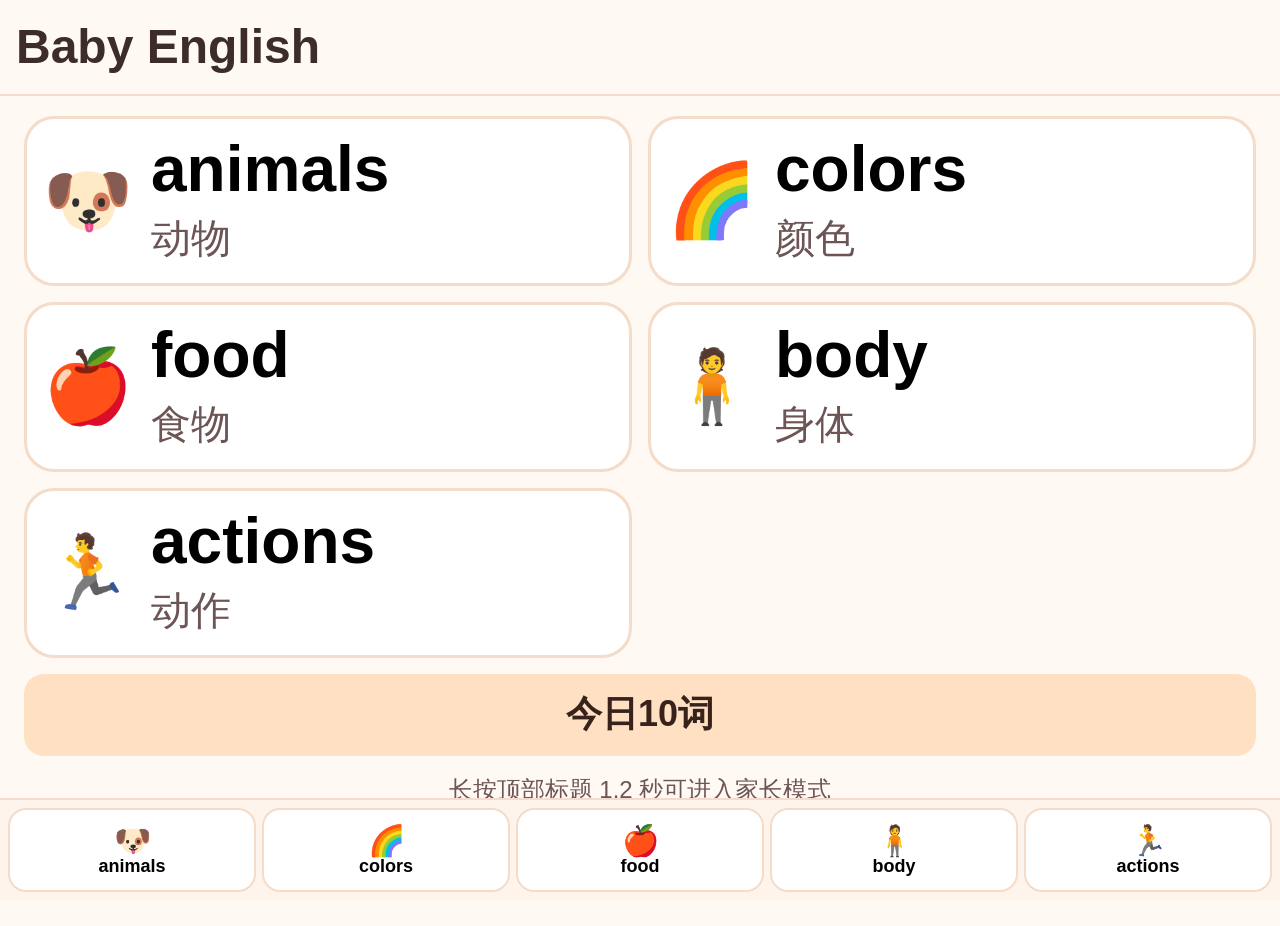
==== index.html @ f42ab344 "init baby english app Co-authored-by: Cursor <cursoragent@cursor.com>" ====
<!doctype html>
<html lang="zh-CN">
  <head>
    <meta charset="UTF-8" />
    <meta name="viewport" content="width=device-width, initial-scale=1, viewport-fit=cover" />
    <meta name="theme-color" content="#fff4ec" />
    <title>Baby English</title>
    <link rel="manifest" href="manifest.webmanifest" />
    <link rel="stylesheet" href="styles.css" />
  </head>
  <body>
    <div class="app">
      <header class="top-bar">
        <button id="backBtn" class="big-btn back-btn hidden" aria-label="返回主页">← 主页</button>
        <h1 id="pageTitle">Baby English</h1>
      </header>

      <main id="mainContent">
        <section id="homeView" class="view"></section>
        <section id="categoryView" class="view hidden">
          <div id="wordGrid" class="word-grid"></div>
          <button id="autoPlayBtn" class="big-btn auto-play-btn">自动轮播</button>
          <button id="replayBtn" class="big-btn replay-btn hidden">再次播放</button>
        </section>
      </main>

      <nav id="bottomTabs" class="bottom-tabs"></nav>
    </div>

    <div id="parentModal" class="modal hidden" role="dialog" aria-modal="true" aria-label="家长模式">
      <div class="modal-card">
        <h2>家长模式</h2>
        <label class="setting-item">
          <span>慢速发音（推荐）</span>
          <input id="slowModeToggle" type="checkbox" />
        </label>
        <label class="setting-item">
          <span>自动轮播词数：<b id="wordCountValue">4</b></span>
          <input id="wordCountInput" type="range" min="3" max="6" step="1" value="4" />
        </label>
        <label class="setting-item">
          <span>轮播间隔：<b id="delayValue">2.2</b> 秒</span>
          <input id="delayInput" type="range" min="1.5" max="4" step="0.1" value="2.2" />
        </label>
        <button id="closeParentModalBtn" class="big-btn close-modal-btn">完成</button>
      </div>
    </div>

    <script src="app.js"></script>
  </body>
</html>
---- styles.css ----
:root {
  --bg: #fff9f4;
  --card: #ffffff;
  --card-alt: #fff2e7;
  --ink: #3d2c2c;
  --ink-soft: #6e5555;
  --primary: #ffb57a;
  --primary-dark: #f49b55;
  --border: #f4dcc9;
}

* {
  box-sizing: border-box;
  -webkit-tap-highlight-color: transparent;
}

html,
body {
  margin: 0;
  background: var(--bg);
  color: var(--ink);
  font-family: "Arial Rounded MT Bold", "PingFang SC", "Microsoft YaHei", sans-serif;
}

body {
  min-height: 100svh;
}

.app {
  min-height: 100svh;
  display: flex;
  flex-direction: column;
}

.top-bar {
  position: sticky;
  top: 0;
  z-index: 5;
  padding: 18px 16px;
  background: rgba(255, 249, 244, 0.95);
  border-bottom: 2px solid var(--border);
  display: flex;
  align-items: center;
  gap: 14px;
}

h1 {
  margin: 0;
  font-size: clamp(30px, 6vw, 48px);
  line-height: 1.2;
}

.view {
  padding: 20px 14px 120px;
}

.hidden {
  display: none !important;
}

.big-btn {
  border: none;
  border-radius: 20px;
  background: var(--primary);
  color: #38231c;
  font-size: clamp(26px, 4.2vw, 36px);
  min-height: 82px;
  min-width: 128px;
  padding: 14px 20px;
  font-weight: 700;
}

.big-btn:active {
  transform: scale(0.98);
  background: var(--primary-dark);
}

.card-grid {
  display: grid;
  grid-template-columns: repeat(1, minmax(0, 1fr));
  gap: 16px;
}

.parent-mode-tip {
  margin: 18px 4px 0;
  font-size: clamp(18px, 3.6vw, 24px);
  color: var(--ink-soft);
  text-align: center;
}

.daily-btn {
  width: 100%;
  margin-top: 16px;
  background: #ffe0c2;
}

.category-card {
  border: 3px solid var(--border);
  border-radius: 30px;
  background: var(--card);
  min-height: 170px;
  padding: 16px;
  width: 100%;
  display: flex;
  align-items: center;
  gap: 18px;
  text-align: left;
}

.category-emoji {
  font-size: 72px;
}

.category-labels strong {
  display: block;
  font-size: clamp(48px, 9vw, 64px);
  line-height: 1.05;
}

.category-labels span {
  display: block;
  margin-top: 8px;
  font-size: clamp(28px, 5vw, 40px);
  color: var(--ink-soft);
}

.word-grid {
  display: grid;
  grid-template-columns: repeat(1, minmax(0, 1fr));
  gap: 16px;
}

.word-card {
  cursor: pointer;
  width: 100%;
  border: 3px solid var(--border);
  border-radius: 30px;
  background: var(--card-alt);
  padding: 18px;
  text-align: center;
}

.word-card:focus-visible {
  outline: 4px solid #f3b785;
  outline-offset: 2px;
}

.word-emoji {
  font-size: 92px;
  line-height: 1;
}

.word-en {
  margin-top: 6px;
  font-size: clamp(48px, 8.8vw, 66px);
  line-height: 1.1;
  font-weight: 800;
}

.word-zh {
  margin-top: 6px;
  font-size: clamp(30px, 5vw, 40px);
  color: var(--ink-soft);
}

.word-actions {
  margin-top: 10px;
}

.mini-replay {
  border: none;
  border-radius: 14px;
  background: #ffd2aa;
  min-height: 56px;
  min-width: 118px;
  font-size: 26px;
  font-weight: 700;
}

.replay-btn {
  position: fixed;
  right: 14px;
  bottom: 102px;
  z-index: 4;
}

.auto-play-btn {
  position: fixed;
  left: 14px;
  bottom: 102px;
  z-index: 4;
  background: #ffd9b6;
}

.auto-play-btn.active {
  background: #ffc188;
}

.bottom-tabs {
  position: fixed;
  left: 0;
  right: 0;
  bottom: 0;
  z-index: 6;
  background: #fff4ec;
  border-top: 2px solid var(--border);
  display: grid;
  grid-template-columns: repeat(5, minmax(0, 1fr));
  gap: 6px;
  padding: 8px 8px calc(8px + env(safe-area-inset-bottom));
}

.tab-btn {
  border: 2px solid var(--border);
  border-radius: 18px;
  background: #fff;
  min-height: 84px;
  padding: 4px 2px;
  line-height: 1.1;
}

.tab-btn .tab-emoji {
  display: block;
  font-size: 30px;
}

.tab-btn .tab-text {
  display: block;
  font-size: 18px;
  font-weight: 700;
}

.tab-btn.active {
  background: #ffe4cc;
  border-color: #f3b785;
}

.word-card.playing {
  border-color: #f2a760;
  box-shadow: 0 0 0 4px rgba(242, 167, 96, 0.2);
}

.modal {
  position: fixed;
  inset: 0;
  z-index: 20;
  display: grid;
  place-items: center;
  background: rgba(44, 30, 22, 0.4);
  padding: 16px;
}

.modal-card {
  width: min(680px, 100%);
  border-radius: 26px;
  background: #fff8f2;
  border: 3px solid var(--border);
  padding: 20px;
}

.modal-card h2 {
  margin: 0 0 16px;
  font-size: clamp(30px, 5vw, 40px);
}

.setting-item {
  display: block;
  margin: 14px 0;
  font-size: clamp(22px, 4vw, 30px);
  font-weight: 700;
}

.setting-item input[type="range"] {
  width: 100%;
  margin-top: 10px;
  min-height: 44px;
}

.setting-item input[type="checkbox"] {
  width: 30px;
  height: 30px;
  margin-left: 10px;
  vertical-align: middle;
}

.close-modal-btn {
  margin-top: 8px;
  width: 100%;
}

@media (min-width: 700px) {
  .view {
    padding-left: 24px;
    padding-right: 24px;
  }

  .card-grid {
    grid-template-columns: repeat(2, minmax(0, 1fr));
  }

  .word-grid {
    grid-template-columns: repeat(2, minmax(0, 1fr));
  }
}
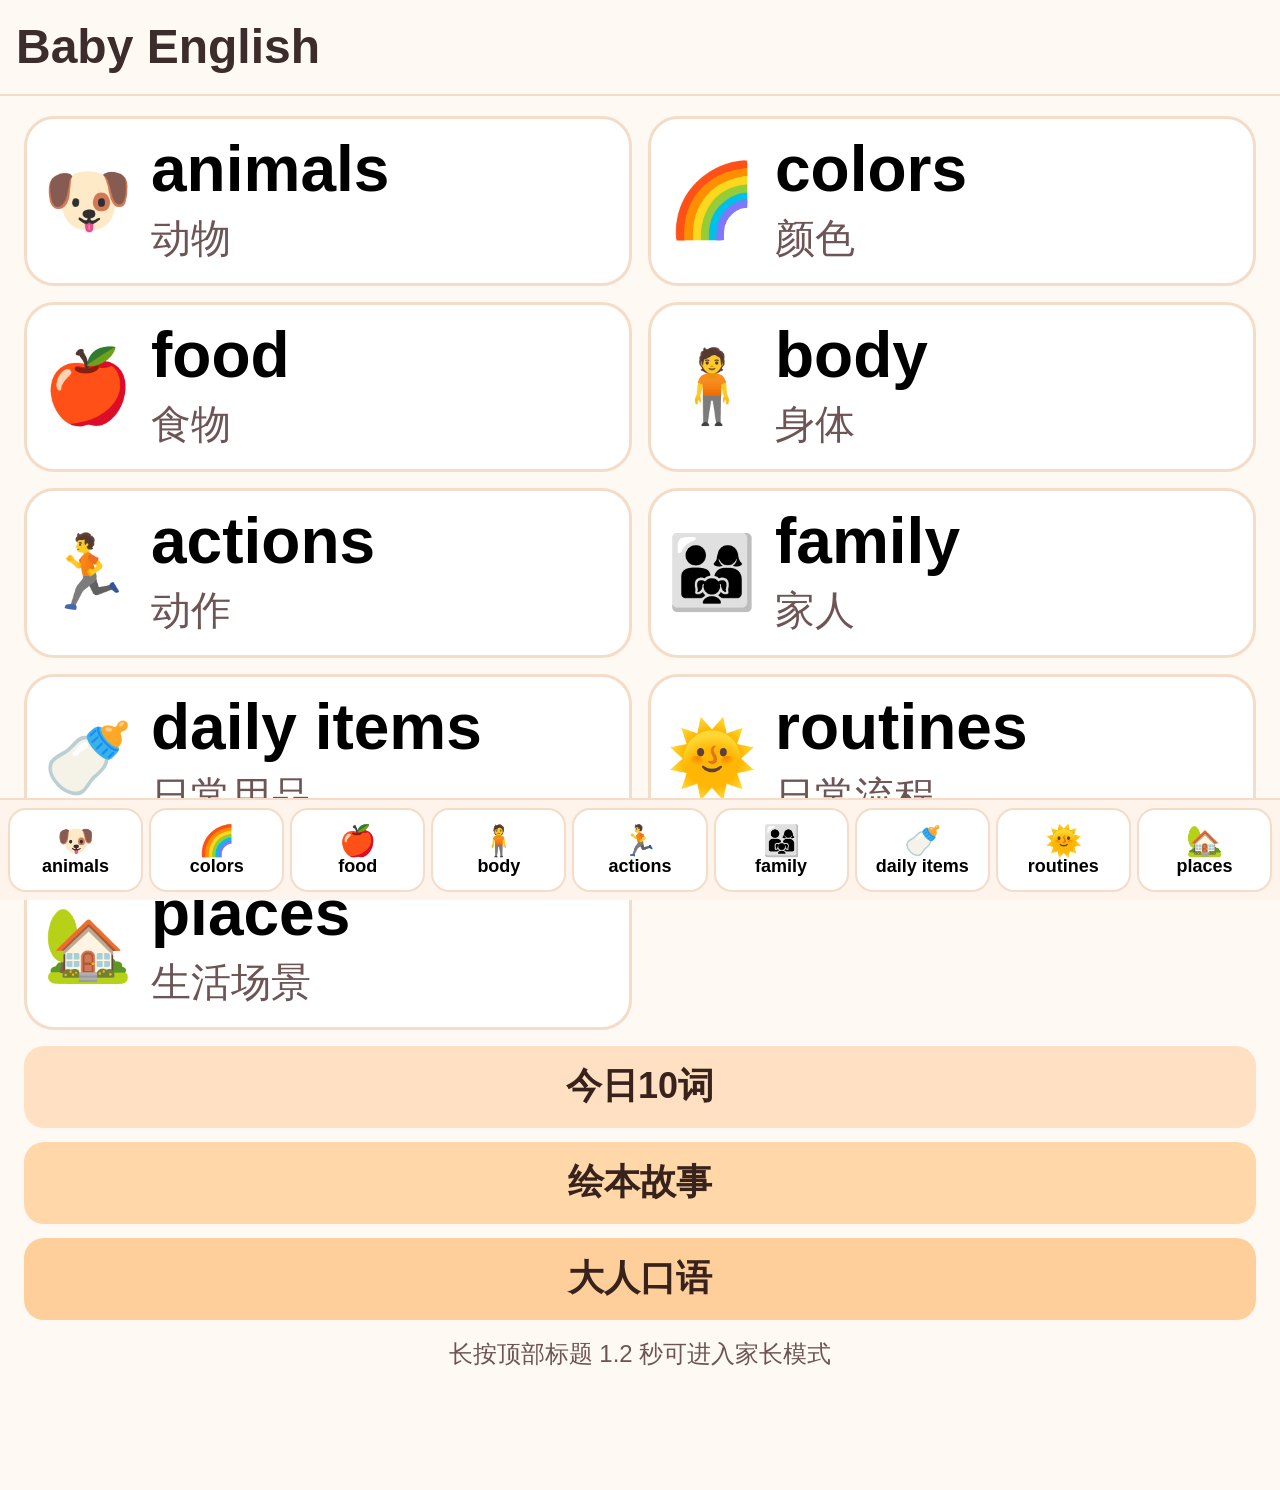
==== commit 95d19365: "修改" ====
--- a/index.html
+++ b/index.html
@@ -42,6 +42,34 @@
           <span>轮播间隔：<b id="delayValue">2.2</b> 秒</span>
           <input id="delayInput" type="range" min="1.5" max="4" step="0.1" value="2.2" />
         </label>
+        <label class="setting-item">
+          <span>家长学习模式（英->中讲解）</span>
+          <input id="parentLearningToggle" type="checkbox" />
+        </label>
+        <label class="setting-item">
+          <span>英文发音偏好</span>
+          <select id="englishVoiceSelect">
+            <option value="us">美音（推荐）</option>
+            <option value="uk">英音</option>
+            <option value="auto">自动选择</option>
+          </select>
+        </label>
+        <label class="setting-item">
+          <span>高质量云端发音</span>
+          <select id="ttsEngineSelect">
+            <option value="system">关闭（使用本机）</option>
+            <option value="azure">开启（Azure Neural）</option>
+          </select>
+        </label>
+        <label class="setting-item">
+          <span>Azure 区域（如 eastasia）</span>
+          <input id="azureRegionInput" type="text" placeholder="eastasia" />
+        </label>
+        <label class="setting-item">
+          <span>Azure Key（仅保存在本机浏览器）</span>
+          <input id="azureApiKeyInput" type="password" placeholder="请输入 Azure Speech Key" />
+        </label>
+        <p class="setting-note">开启云端后，英文将使用更清晰的神经网络语音；请求失败会自动回退到本机发音。</p>
         <button id="closeParentModalBtn" class="big-btn close-modal-btn">完成</button>
       </div>
     </div>
--- a/styles.css
+++ b/styles.css
@@ -94,6 +94,18 @@
   background: #ffe0c2;
 }
 
+.story-btn {
+  width: 100%;
+  margin-top: 14px;
+  background: #ffd7a8;
+}
+
+.adult-btn {
+  width: 100%;
+  margin-top: 14px;
+  background: #ffcf9b;
+}
+
 .category-card {
   border: 3px solid var(--border);
   border-radius: 30px;
@@ -205,9 +217,17 @@
   background: #fff4ec;
   border-top: 2px solid var(--border);
   display: grid;
-  grid-template-columns: repeat(5, minmax(0, 1fr));
+  grid-auto-flow: column;
+  grid-auto-columns: minmax(110px, 1fr);
   gap: 6px;
+  overflow-x: auto;
+  overscroll-behavior-x: contain;
+  scrollbar-width: none;
   padding: 8px 8px calc(8px + env(safe-area-inset-bottom));
+}
+
+.bottom-tabs::-webkit-scrollbar {
+  display: none;
 }
 
 .tab-btn {
@@ -215,6 +235,7 @@
   border-radius: 18px;
   background: #fff;
   min-height: 84px;
+  min-width: 110px;
   padding: 4px 2px;
   line-height: 1.1;
 }
@@ -283,6 +304,40 @@
   vertical-align: middle;
 }
 
+.setting-item input[type="text"],
+.setting-item input[type="password"] {
+  width: 100%;
+  margin-top: 10px;
+  min-height: 52px;
+  border: 2px solid var(--border);
+  border-radius: 14px;
+  padding: 6px 10px;
+  font-size: clamp(20px, 3.6vw, 28px);
+  font-weight: 700;
+  color: var(--ink);
+  background: #fff;
+}
+
+.setting-item select {
+  width: 100%;
+  margin-top: 10px;
+  min-height: 52px;
+  border: 2px solid var(--border);
+  border-radius: 14px;
+  padding: 6px 10px;
+  font-size: clamp(20px, 3.6vw, 28px);
+  font-weight: 700;
+  color: var(--ink);
+  background: #fff;
+}
+
+.setting-note {
+  margin: 4px 0 12px;
+  font-size: clamp(17px, 3.2vw, 22px);
+  line-height: 1.4;
+  color: var(--ink-soft);
+}
+
 .close-modal-btn {
   margin-top: 8px;
   width: 100%;
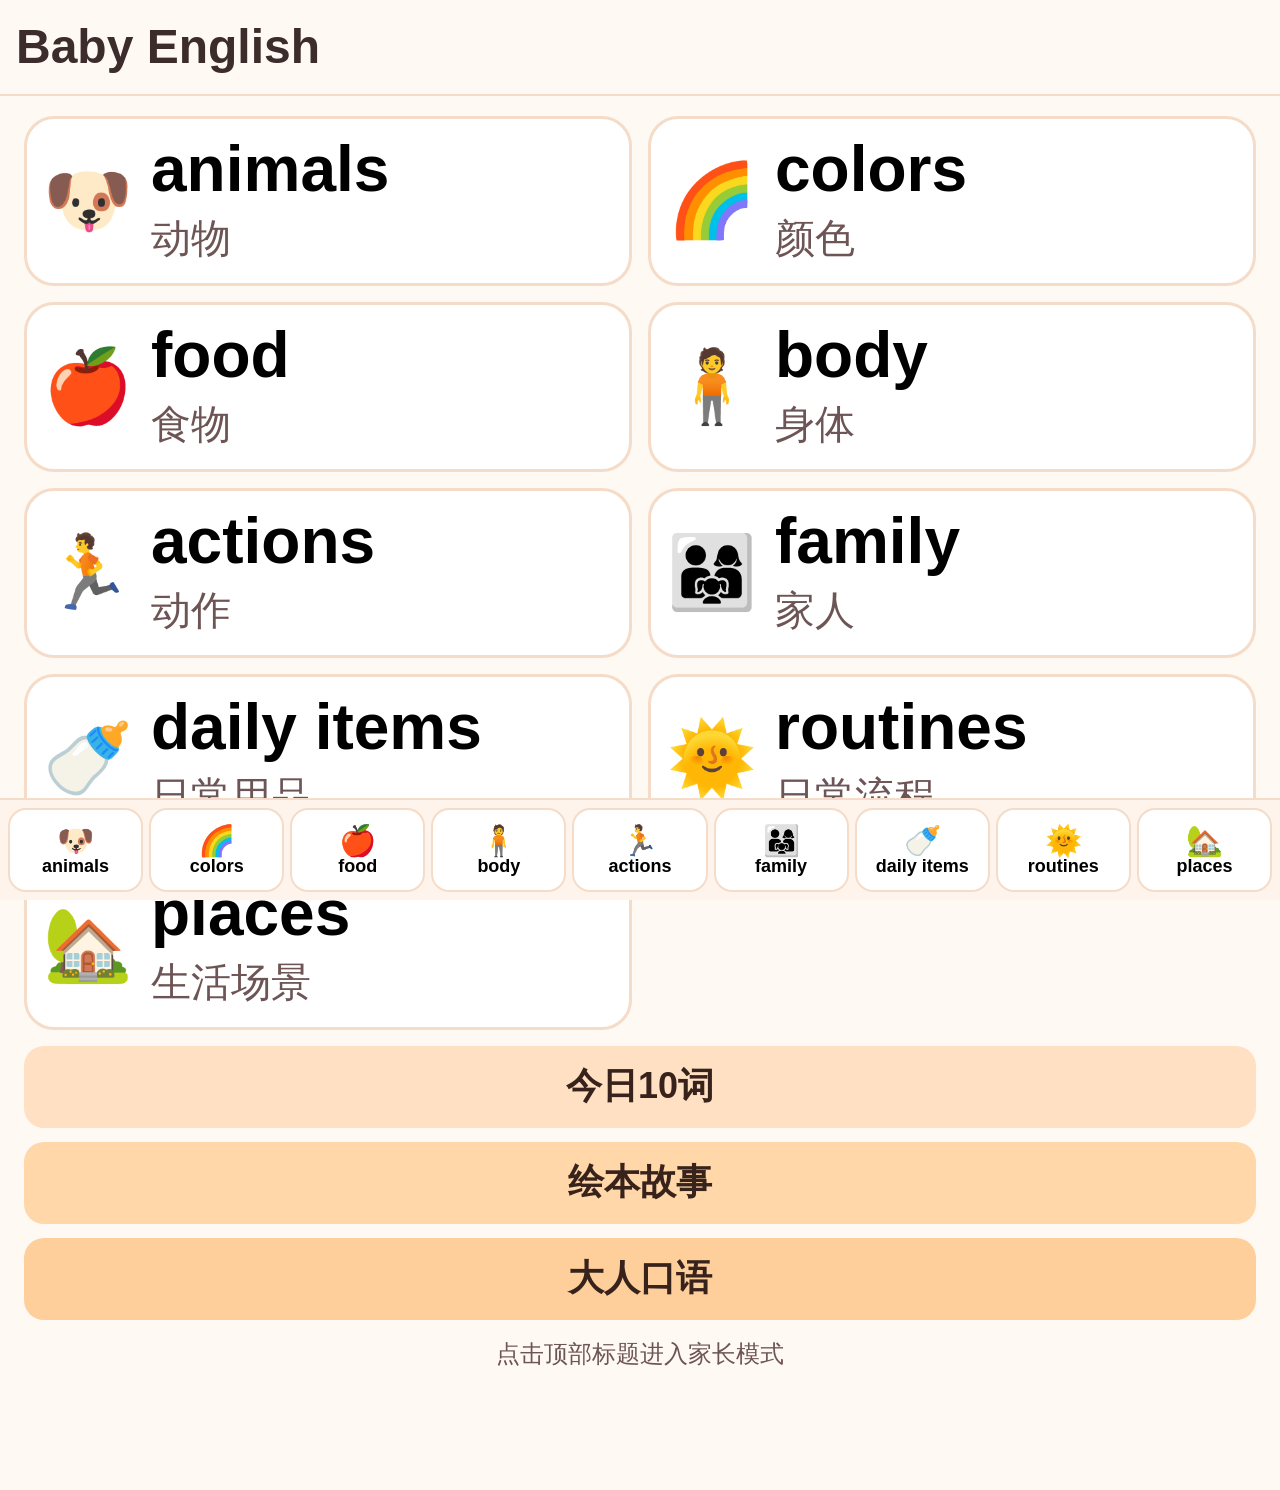
==== commit 5f0fb386: "修改标题" ====
--- a/index.html
+++ b/index.html
@@ -12,7 +12,7 @@
     <div class="app">
       <header class="top-bar">
         <button id="backBtn" class="big-btn back-btn hidden" aria-label="返回主页">← 主页</button>
-        <h1 id="pageTitle">Baby English</h1>
+        <h1 id="pageTitle" tabindex="0" title="点击查看家长模式">Baby English</h1>
       </header>
 
       <main id="mainContent">
@@ -55,6 +55,13 @@
           </select>
         </label>
         <label class="setting-item">
+          <span>儿童英文读音来源</span>
+          <select id="childAudioEngineSelect">
+            <option value="system">系统实时朗读</option>
+            <option value="local">本地课程读音（推荐）</option>
+          </select>
+        </label>
+        <label class="setting-item">
           <span>高质量云端发音</span>
           <select id="ttsEngineSelect">
             <option value="system">关闭（使用本机）</option>
--- a/styles.css
+++ b/styles.css
@@ -48,6 +48,11 @@
   margin: 0;
   font-size: clamp(30px, 6vw, 48px);
   line-height: 1.2;
+}
+
+#pageTitle {
+  cursor: pointer;
+  user-select: none;
 }
 
 .view {
